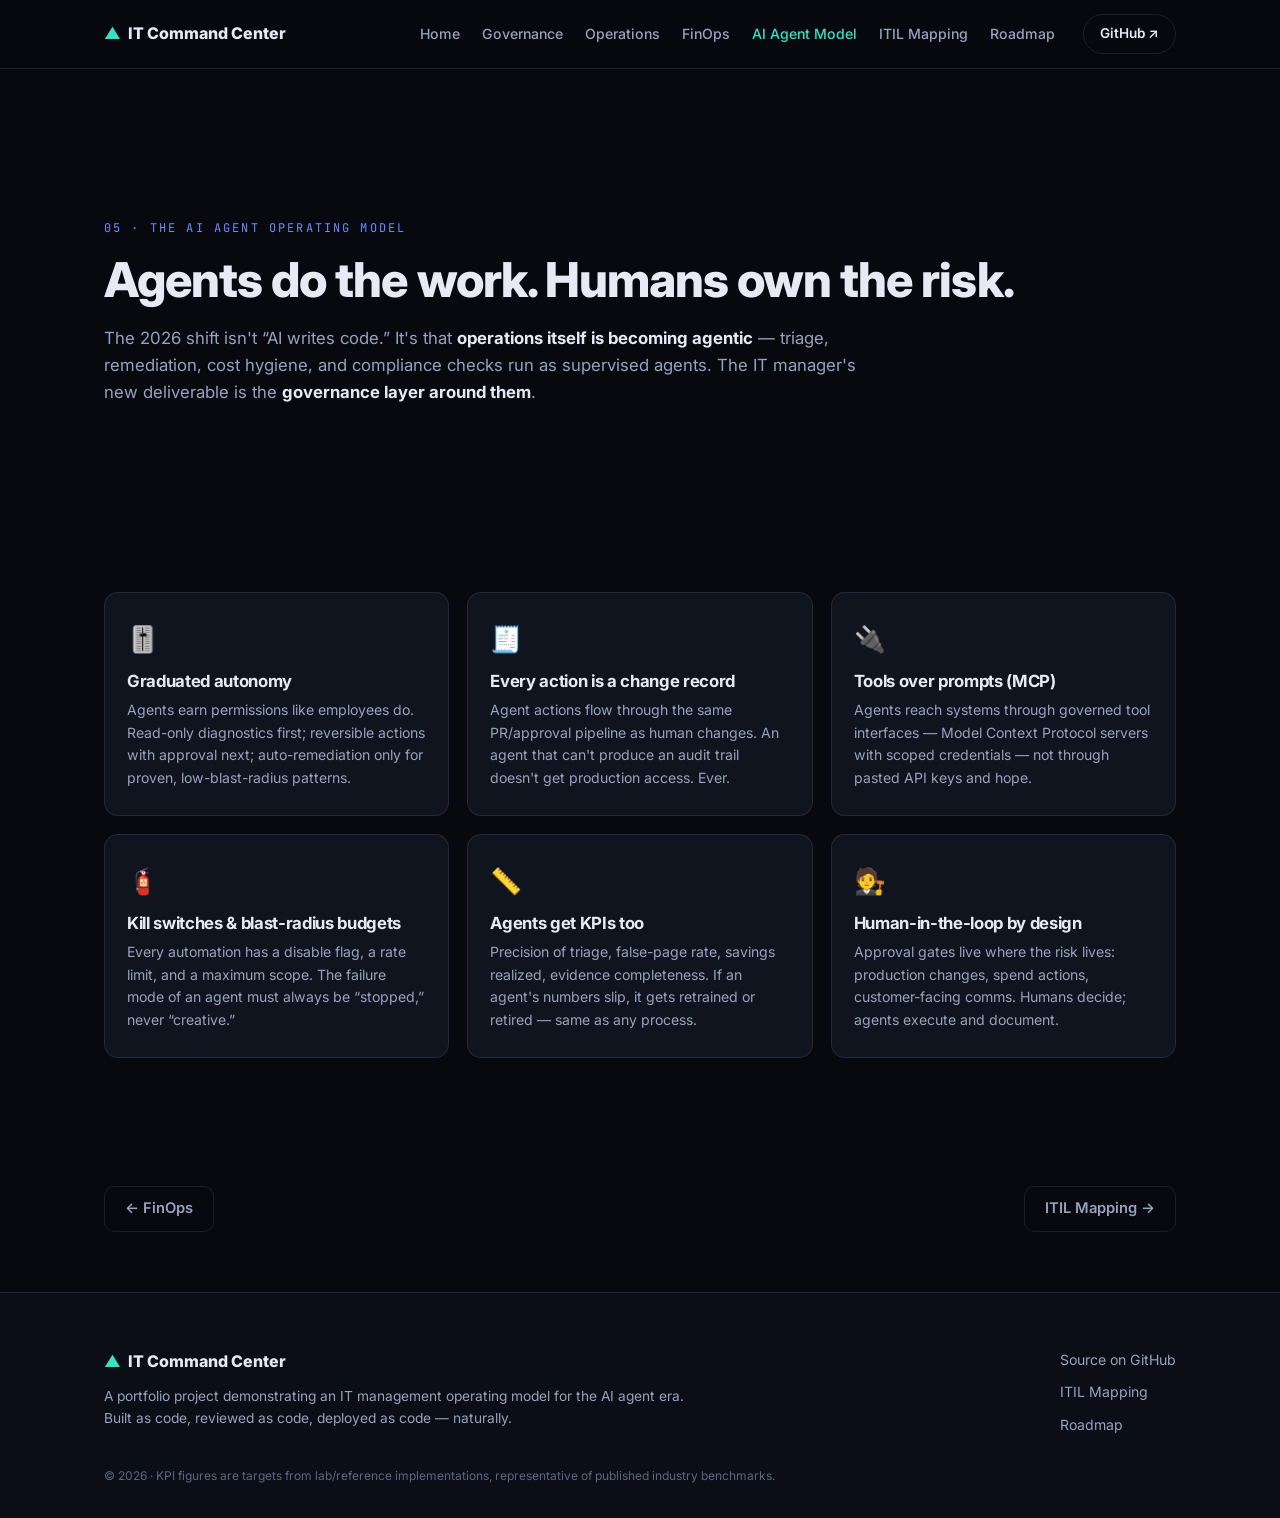
==== agent-model.html @ 5b68061f "Split single-page site into per-domain pages to reduce scroll fatigue Each nav item (Governance, Ope" ====
<!DOCTYPE html>
<html lang="en">
<head>
  <meta charset="UTF-8" />
  <meta name="viewport" content="width=device-width, initial-scale=1.0" />
  <title>The AI Agent Operating Model — IT Command Center</title>
  <meta name="description" content="Agents do the work, humans own the risk: graduated autonomy, MCP-governed tools, kill switches, and KPIs for the agents themselves." />
  <link rel="preconnect" href="https://fonts.googleapis.com" />
  <link rel="preconnect" href="https://fonts.gstatic.com" crossorigin />
  <link href="https://fonts.googleapis.com/css2?family=Inter:wght@400;500;600;700;800&family=JetBrains+Mono:wght@400;500;600&display=swap" rel="stylesheet" />
  <link rel="stylesheet" href="styles.css" />
  <link rel="icon" href="data:image/svg+xml,<svg xmlns='http://www.w3.org/2000/svg' viewBox='0 0 100 100'><text y='.9em' font-size='90'>🛰️</text></svg>" />
</head>
<body>

<header class="nav">
  <div class="nav-inner">
    <a class="brand" href="index.html"><span class="brand-mark">▲</span> IT&nbsp;Command&nbsp;Center</a>
    <nav class="nav-links">
      <a href="index.html">Home</a>
      <a href="governance.html">Governance</a>
      <a href="operations.html">Operations</a>
      <a href="finops.html">FinOps</a>
      <a href="agent-model.html" aria-current="page">AI Agent Model</a>
      <a href="itil.html">ITIL Mapping</a>
      <a href="roadmap.html">Roadmap</a>
    </nav>
    <a class="nav-cta" href="https://github.com/jeonck/it-manager-command-center" target="_blank" rel="noopener">GitHub ↗</a>
  </div>
</header>

<section class="page-hero">
  <div class="container">
    <p class="eyebrow">05 · THE AI AGENT OPERATING MODEL</p>
    <h1>Agents do the work. Humans own the risk.</h1>
    <p class="lede">
      The 2026 shift isn't “AI writes code.” It's that <strong>operations itself is becoming agentic</strong> —
      triage, remediation, cost hygiene, and compliance checks run as supervised agents.
      The IT manager's new deliverable is the <strong>governance layer around them</strong>.
    </p>
  </div>
</section>

<section class="section">
  <div class="container">
    <div class="agent-grid">
      <div class="agent-card">
        <div class="agent-icon">🎚️</div>
        <h4>Graduated autonomy</h4>
        <p>Agents earn permissions like employees do. Read-only diagnostics first; reversible actions with approval next; auto-remediation only for proven, low-blast-radius patterns.</p>
      </div>
      <div class="agent-card">
        <div class="agent-icon">🧾</div>
        <h4>Every action is a change record</h4>
        <p>Agent actions flow through the same PR/approval pipeline as human changes. An agent that can't produce an audit trail doesn't get production access. Ever.</p>
      </div>
      <div class="agent-card">
        <div class="agent-icon">🔌</div>
        <h4>Tools over prompts (MCP)</h4>
        <p>Agents reach systems through governed tool interfaces — Model Context Protocol servers with scoped credentials — not through pasted API keys and hope.</p>
      </div>
      <div class="agent-card">
        <div class="agent-icon">🧯</div>
        <h4>Kill switches &amp; blast-radius budgets</h4>
        <p>Every automation has a disable flag, a rate limit, and a maximum scope. The failure mode of an agent must always be “stopped,” never “creative.”</p>
      </div>
      <div class="agent-card">
        <div class="agent-icon">📏</div>
        <h4>Agents get KPIs too</h4>
        <p>Precision of triage, false-page rate, savings realized, evidence completeness. If an agent's numbers slip, it gets retrained or retired — same as any process.</p>
      </div>
      <div class="agent-card">
        <div class="agent-icon">🧑‍⚖️</div>
        <h4>Human-in-the-loop by design</h4>
        <p>Approval gates live where the risk lives: production changes, spend actions, customer-facing comms. Humans decide; agents execute and document.</p>
      </div>
    </div>
  </div>
</section>

<nav class="page-pager container">
  <a class="pager-link prev" href="finops.html">← FinOps</a>
  <a class="pager-link next" href="itil.html">ITIL Mapping →</a>
</nav>

<footer class="footer">
  <div class="container footer-inner">
    <div>
      <p class="brand"><span class="brand-mark">▲</span> IT Command Center</p>
      <p class="footer-note">A portfolio project demonstrating an IT management operating model for the AI agent era.<br />Built as code, reviewed as code, deployed as code — naturally.</p>
    </div>
    <div class="footer-links">
      <a href="https://github.com/jeonck/it-manager-command-center" target="_blank" rel="noopener">Source on GitHub</a>
      <a href="itil.html">ITIL Mapping</a>
      <a href="roadmap.html">Roadmap</a>
    </div>
  </div>
  <p class="footer-fine container">© 2026 · KPI figures are targets from lab/reference implementations, representative of published industry benchmarks.</p>
</footer>

<script src="app.js"></script>
</body>
</html>
---- styles.css ----
/* ═══════════════════ TOKENS ═══════════════════ */
:root {
  --bg: #07090f;
  --bg-alt: #0b0e17;
  --panel: #10141f;
  --panel-2: #141927;
  --line: rgba(148, 163, 216, 0.14);
  --text: #e7eaf4;
  --muted: #98a2bd;
  --accent: #6d8bff;
  --accent-2: #38e1c6;
  --gov: #8b7bff;
  --ops: #ff8b66;
  --fin: #38e1c6;
  --radius: 14px;
  --font: "Inter", -apple-system, BlinkMacSystemFont, "Segoe UI", sans-serif;
  --mono: "JetBrains Mono", ui-monospace, SFMono-Regular, monospace;
}

* { box-sizing: border-box; margin: 0; padding: 0; }
html { scroll-behavior: smooth; }
body {
  background: var(--bg);
  color: var(--text);
  font-family: var(--font);
  line-height: 1.6;
  -webkit-font-smoothing: antialiased;
}
.container { max-width: 1120px; margin: 0 auto; padding: 0 24px; }
a { color: inherit; text-decoration: none; }
h1, h2, h3, h4 { line-height: 1.15; letter-spacing: -0.02em; }
h2 { font-size: clamp(1.7rem, 3.4vw, 2.6rem); font-weight: 800; margin-bottom: 14px; }
h4 { font-size: 1.05rem; font-weight: 700; }

.eyebrow {
  font-family: var(--mono);
  font-size: 0.75rem;
  letter-spacing: 0.18em;
  color: var(--accent);
  margin-bottom: 14px;
}
.eyebrow.gov { color: var(--gov); }
.eyebrow.ops { color: var(--ops); }
.eyebrow.fin { color: var(--fin); }
.eyebrow.agent { color: var(--accent-2); }
.eyebrow.itil { color: var(--accent); }
.eyebrow.road { color: var(--ops); }

.section { padding: 96px 0; }
.section.alt { background: var(--bg-alt); border-top: 1px solid var(--line); border-bottom: 1px solid var(--line); }
.section-lede { color: var(--muted); max-width: 760px; font-size: 1.05rem; margin-bottom: 40px; }
.section-lede strong { color: var(--text); }

/* ═══════════════════ NAV ═══════════════════ */
.nav {
  position: sticky; top: 0; z-index: 50;
  backdrop-filter: blur(14px);
  background: rgba(7, 9, 15, 0.82);
  border-bottom: 1px solid var(--line);
}
.nav-inner {
  max-width: 1120px; margin: 0 auto; padding: 14px 24px;
  display: flex; align-items: center; gap: 28px;
}
.brand { font-weight: 800; font-size: 1rem; white-space: nowrap; }
.brand-mark { color: var(--accent-2); margin-right: 4px; }
.nav-links { display: flex; gap: 22px; margin-left: auto; }
.nav-links a { color: var(--muted); font-size: 0.88rem; font-weight: 500; transition: color 0.2s; }
.nav-links a:hover { color: var(--text); }
.nav-links a[aria-current="page"] { color: var(--accent-2); }
.nav-cta {
  font-size: 0.85rem; font-weight: 600; padding: 8px 16px;
  border: 1px solid var(--line); border-radius: 999px; transition: border-color 0.2s;
}
.nav-cta:hover { border-color: var(--accent); }

/* ═══════════════════ HERO ═══════════════════ */
.hero { position: relative; padding: 110px 0 90px; overflow: hidden; }
.hero-grid-bg {
  position: absolute; inset: 0;
  background-image:
    linear-gradient(rgba(109, 139, 255, 0.06) 1px, transparent 1px),
    linear-gradient(90deg, rgba(109, 139, 255, 0.06) 1px, transparent 1px);
  background-size: 44px 44px;
  mask-image: radial-gradient(ellipse 90% 70% at 50% 0%, black 30%, transparent 75%);
}
.hero-inner { position: relative; }
.hero h1 { font-size: clamp(2.2rem, 5.4vw, 4rem); font-weight: 800; margin-bottom: 22px; }
.grad {
  background: linear-gradient(92deg, var(--accent), var(--accent-2));
  -webkit-background-clip: text; background-clip: text; color: transparent;
}
.lede { max-width: 720px; color: var(--muted); font-size: 1.12rem; margin-bottom: 30px; }
.lede strong { color: var(--text); }
.hero-actions { display: flex; gap: 14px; flex-wrap: wrap; margin-bottom: 56px; }
.btn {
  display: inline-block; padding: 12px 24px; border-radius: 10px;
  font-weight: 600; font-size: 0.95rem; transition: transform 0.15s, box-shadow 0.2s;
}
.btn:hover { transform: translateY(-2px); }
.btn-primary {
  background: linear-gradient(92deg, var(--accent), #5a6ee0);
  color: #fff; box-shadow: 0 8px 30px rgba(109, 139, 255, 0.35);
}
.btn-ghost { border: 1px solid var(--line); color: var(--text); }
.btn-ghost:hover { border-color: var(--accent-2); }

/* terminal */
.hero-terminal {
  max-width: 860px; border: 1px solid var(--line); border-radius: var(--radius);
  background: #0a0d15; box-shadow: 0 24px 70px rgba(0, 0, 0, 0.5); overflow: hidden;
}
.term-bar {
  display: flex; align-items: center; gap: 7px;
  padding: 11px 16px; border-bottom: 1px solid var(--line); background: var(--panel);
}
.dot { width: 11px; height: 11px; border-radius: 50%; }
.dot.red { background: #ff5f57; } .dot.yellow { background: #febc2e; } .dot.green { background: #28c840; }
.term-title { font-family: var(--mono); font-size: 0.74rem; color: var(--muted); margin-left: 10px; }
.term-replay {
  margin-left: auto; font-family: var(--mono); font-size: 0.72rem;
  background: none; border: 1px solid var(--line); border-radius: 6px;
  color: var(--muted); padding: 3px 10px; cursor: pointer;
}
.term-replay:hover { color: var(--text); border-color: var(--accent); }
.term-body {
  font-family: var(--mono); font-size: 0.8rem; line-height: 1.75;
  padding: 18px 20px; min-height: 285px; white-space: pre-wrap; color: #c3cbe4;
}
.t-dim { color: #5c6684; }
.t-ok { color: #34d399; }
.t-warn { color: #fbbf24; }
.t-crit { color: #f87171; }
.t-agent { color: #7da2ff; }
.t-human { color: #38e1c6; }

/* ═══════════════════ KPI GRID ═══════════════════ */
.kpi-grid { display: grid; grid-template-columns: repeat(4, 1fr); gap: 18px; margin-bottom: 48px; }
.kpi-card {
  background: var(--panel); border: 1px solid var(--line); border-radius: var(--radius);
  padding: 26px 22px; position: relative; transition: transform 0.2s, border-color 0.2s;
}
.kpi-card:hover { transform: translateY(-4px); border-color: rgba(109, 139, 255, 0.4); }
.kpi-value { font-size: 2.5rem; font-weight: 800; letter-spacing: -0.03em; }
.kpi-unit { font-size: 1.3rem; color: var(--muted); margin-left: 2px; }
.kpi-label { font-weight: 700; margin: 4px 0 10px; }
.kpi-card p { font-size: 0.86rem; color: var(--muted); margin-bottom: 16px; }
.kpi-tag {
  font-family: var(--mono); font-size: 0.68rem; letter-spacing: 0.08em;
  padding: 4px 10px; border-radius: 999px;
}
.gov-tag { background: rgba(139, 123, 255, 0.14); color: var(--gov); }
.ops-tag { background: rgba(255, 139, 102, 0.14); color: var(--ops); }
.finops-tag { background: rgba(56, 225, 198, 0.12); color: var(--fin); }

.summary-strip { display: grid; grid-template-columns: repeat(3, 1fr); gap: 18px; }
.strip-item {
  border-left: 2px solid var(--accent); padding: 4px 0 4px 20px;
}
.strip-item h4 { margin-bottom: 8px; color: var(--accent); font-family: var(--mono); font-size: 0.85rem; letter-spacing: 0.1em; text-transform: uppercase; }
.strip-item p { color: var(--muted); font-size: 0.92rem; }
.strip-item strong, .strip-item em { color: var(--text); }

/* ═══════════════════ PILLARS ═══════════════════ */
.pillar-head { margin-bottom: 44px; }
.flow {
  display: flex; align-items: stretch; gap: 10px; flex-wrap: wrap;
  margin-bottom: 48px; justify-content: center;
}
.flow-node {
  flex: 1 1 150px; min-width: 150px; text-align: center;
  background: var(--panel); border: 1px solid var(--line); border-radius: 12px;
  padding: 18px 12px; font-size: 0.82rem; font-weight: 600; color: var(--text);
}
.flow-icon { display: block; font-size: 1.4rem; margin-bottom: 8px; }
.flow-arrow { align-self: center; color: var(--accent); font-size: 1.2rem; }

.pillar-cols { display: grid; grid-template-columns: 1.15fr 1fr; gap: 44px; }
.check-list { list-style: none; }
.check-list li {
  position: relative; padding: 0 0 14px 30px; color: var(--muted); font-size: 0.95rem;
}
.check-list li::before {
  content: "▸"; position: absolute; left: 6px; color: var(--accent-2); font-weight: 700;
}
blockquote {
  background: var(--panel); border: 1px solid var(--line); border-left: 3px solid var(--accent);
  border-radius: 0 var(--radius) var(--radius) 0;
  padding: 20px 22px; font-size: 0.97rem; color: var(--text);
  font-style: italic; margin-bottom: 20px;
}
.itil-badges { display: flex; flex-wrap: wrap; gap: 8px; }
.itil-badge {
  font-family: var(--mono); font-size: 0.7rem; padding: 5px 12px;
  border: 1px solid var(--line); border-radius: 999px; color: var(--muted);
}

/* ═══════════════════ AGENT GRID ═══════════════════ */
.agent-grid { display: grid; grid-template-columns: repeat(3, 1fr); gap: 18px; }
.agent-card {
  background: var(--panel); border: 1px solid var(--line); border-radius: var(--radius);
  padding: 26px 22px; transition: transform 0.2s, border-color 0.2s;
}
.agent-card:hover { transform: translateY(-4px); border-color: rgba(56, 225, 198, 0.4); }
.agent-icon { font-size: 1.6rem; margin-bottom: 12px; }
.agent-card h4 { margin-bottom: 8px; }
.agent-card p { color: var(--muted); font-size: 0.88rem; }

/* ═══════════════════ ITIL TABLE ═══════════════════ */
.table-wrap { overflow-x: auto; border: 1px solid var(--line); border-radius: var(--radius); }
.itil-table { width: 100%; border-collapse: collapse; font-size: 0.88rem; min-width: 760px; }
.itil-table th {
  text-align: left; font-family: var(--mono); font-size: 0.72rem; letter-spacing: 0.1em;
  text-transform: uppercase; color: var(--accent); padding: 14px 18px;
  background: var(--panel-2); border-bottom: 1px solid var(--line);
}
.itil-table td {
  padding: 14px 18px; border-bottom: 1px solid var(--line);
  color: var(--muted); vertical-align: top; background: var(--panel);
}
.itil-table td:first-child { color: var(--text); font-weight: 600; }
.itil-table tr:last-child td { border-bottom: none; }
.itil-table tr:hover td { background: var(--panel-2); }

/* ═══════════════════ PAGE HERO (sub-pages) ═══════════════════ */
.page-hero { padding: 150px 0 60px; position: relative; }
.page-hero .lede { max-width: 760px; color: var(--muted); font-size: 1.05rem; }
.page-hero .lede strong { color: var(--text); }
.page-hero h1 { font-size: clamp(2rem, 4.4vw, 3rem); font-weight: 800; margin-bottom: 18px; }

/* ═══════════════════ TEASER GRID (home page links) ═══════════════════ */
.teaser-grid { display: grid; grid-template-columns: repeat(3, 1fr); gap: 18px; }
.teaser-card {
  display: block; background: var(--panel); border: 1px solid var(--line); border-radius: var(--radius);
  padding: 26px 24px; transition: transform 0.2s, border-color 0.2s;
}
.teaser-card:hover { transform: translateY(-4px); border-color: rgba(109, 139, 255, 0.4); }
.teaser-eyebrow {
  display: inline-block; font-family: var(--mono); font-size: 0.7rem; letter-spacing: 0.12em;
  margin-bottom: 12px; color: var(--accent);
}
.teaser-eyebrow.gov { color: var(--gov); }
.teaser-eyebrow.ops { color: var(--ops); }
.teaser-eyebrow.fin { color: var(--fin); }
.teaser-eyebrow.agent { color: var(--accent-2); }
.teaser-eyebrow.itil { color: var(--accent); }
.teaser-eyebrow.road { color: var(--ops); }
.teaser-card h3 { font-size: 1.15rem; font-weight: 700; margin-bottom: 8px; }
.teaser-card p { color: var(--muted); font-size: 0.9rem; margin-bottom: 16px; }
.teaser-go { font-family: var(--mono); font-size: 0.78rem; color: var(--accent); font-weight: 600; }

/* ═══════════════════ KPI STRIP (sub-page bottom summary) ═══════════════════ */
.kpi-strip {
  display: flex; gap: 14px; flex-wrap: wrap; margin-top: 44px;
  border-top: 1px solid var(--line); padding-top: 32px;
}
.kpi-strip-item {
  flex: 1 1 180px; background: var(--panel); border: 1px solid var(--line); border-radius: 12px;
  padding: 18px 20px; text-align: center;
}
.kpi-strip-item strong { display: block; font-size: 1.6rem; font-weight: 800; color: var(--text); margin-bottom: 4px; }
.kpi-strip-item span { font-size: 0.82rem; color: var(--muted); }

/* ═══════════════════ PAGE PAGER (prev/next) ═══════════════════ */
.page-pager {
  display: flex; justify-content: space-between; align-items: center;
  padding: 32px 24px 60px; gap: 16px;
}
.pager-link {
  font-weight: 600; font-size: 0.92rem; padding: 10px 20px;
  border: 1px solid var(--line); border-radius: 10px; transition: border-color 0.2s, color 0.2s;
  color: var(--muted);
}
.pager-link:hover { border-color: var(--accent); color: var(--text); }
.pager-link.next { margin-left: auto; }

/* ═══════════════════ ROADMAP ═══════════════════ */
.roadmap { list-style: none; display: grid; gap: 0; position: relative; }
.roadmap-step {
  display: flex; gap: 22px; padding: 22px 0; border-bottom: 1px dashed var(--line);
}
.roadmap-step:last-child { border-bottom: none; }
.step-q {
  flex: 0 0 58px; height: 58px; display: grid; place-items: center;
  font-family: var(--mono); font-weight: 700; color: var(--accent-2);
  border: 1px solid var(--line); border-radius: 50%; background: var(--panel);
}
.roadmap-step h4 { margin-bottom: 6px; }
.roadmap-step p { color: var(--muted); font-size: 0.92rem; max-width: 680px; }
.roadmap-step em { color: var(--accent-2); font-style: normal; }

/* ═══════════════════ FOOTER ═══════════════════ */
.footer { border-top: 1px solid var(--line); padding: 56px 0 32px; background: var(--bg-alt); }
.footer-inner { display: flex; justify-content: space-between; gap: 36px; flex-wrap: wrap; margin-bottom: 30px; }
.footer-note { color: var(--muted); font-size: 0.86rem; margin-top: 10px; }
.footer-links { display: flex; flex-direction: column; gap: 10px; }
.footer-links a { color: var(--muted); font-size: 0.88rem; }
.footer-links a:hover { color: var(--text); }
.footer-fine { color: #5c6684; font-size: 0.75rem; }

/* ═══════════════════ REVEAL ANIMATION ═══════════════════ */
.reveal { opacity: 0; transform: translateY(22px); transition: opacity 0.6s ease, transform 0.6s ease; }
.reveal.visible { opacity: 1; transform: none; }

/* ═══════════════════ RESPONSIVE ═══════════════════ */
@media (max-width: 960px) {
  .kpi-grid { grid-template-columns: repeat(2, 1fr); }
  .agent-grid { grid-template-columns: repeat(2, 1fr); }
  .teaser-grid { grid-template-columns: repeat(2, 1fr); }
  .pillar-cols { grid-template-columns: 1fr; gap: 28px; }
  .summary-strip { grid-template-columns: 1fr; }
  .nav-links { display: none; }
}
@media (max-width: 600px) {
  .section { padding: 64px 0; }
  .page-hero { padding: 128px 0 40px; }
  .kpi-grid, .agent-grid, .teaser-grid { grid-template-columns: 1fr; }
  .flow { flex-direction: column; }
  .flow-arrow { transform: rotate(90deg); }
  .flow-node { min-width: 0; }
  .page-pager { flex-direction: column; align-items: stretch; }
  .pager-link.next { margin-left: 0; }
}
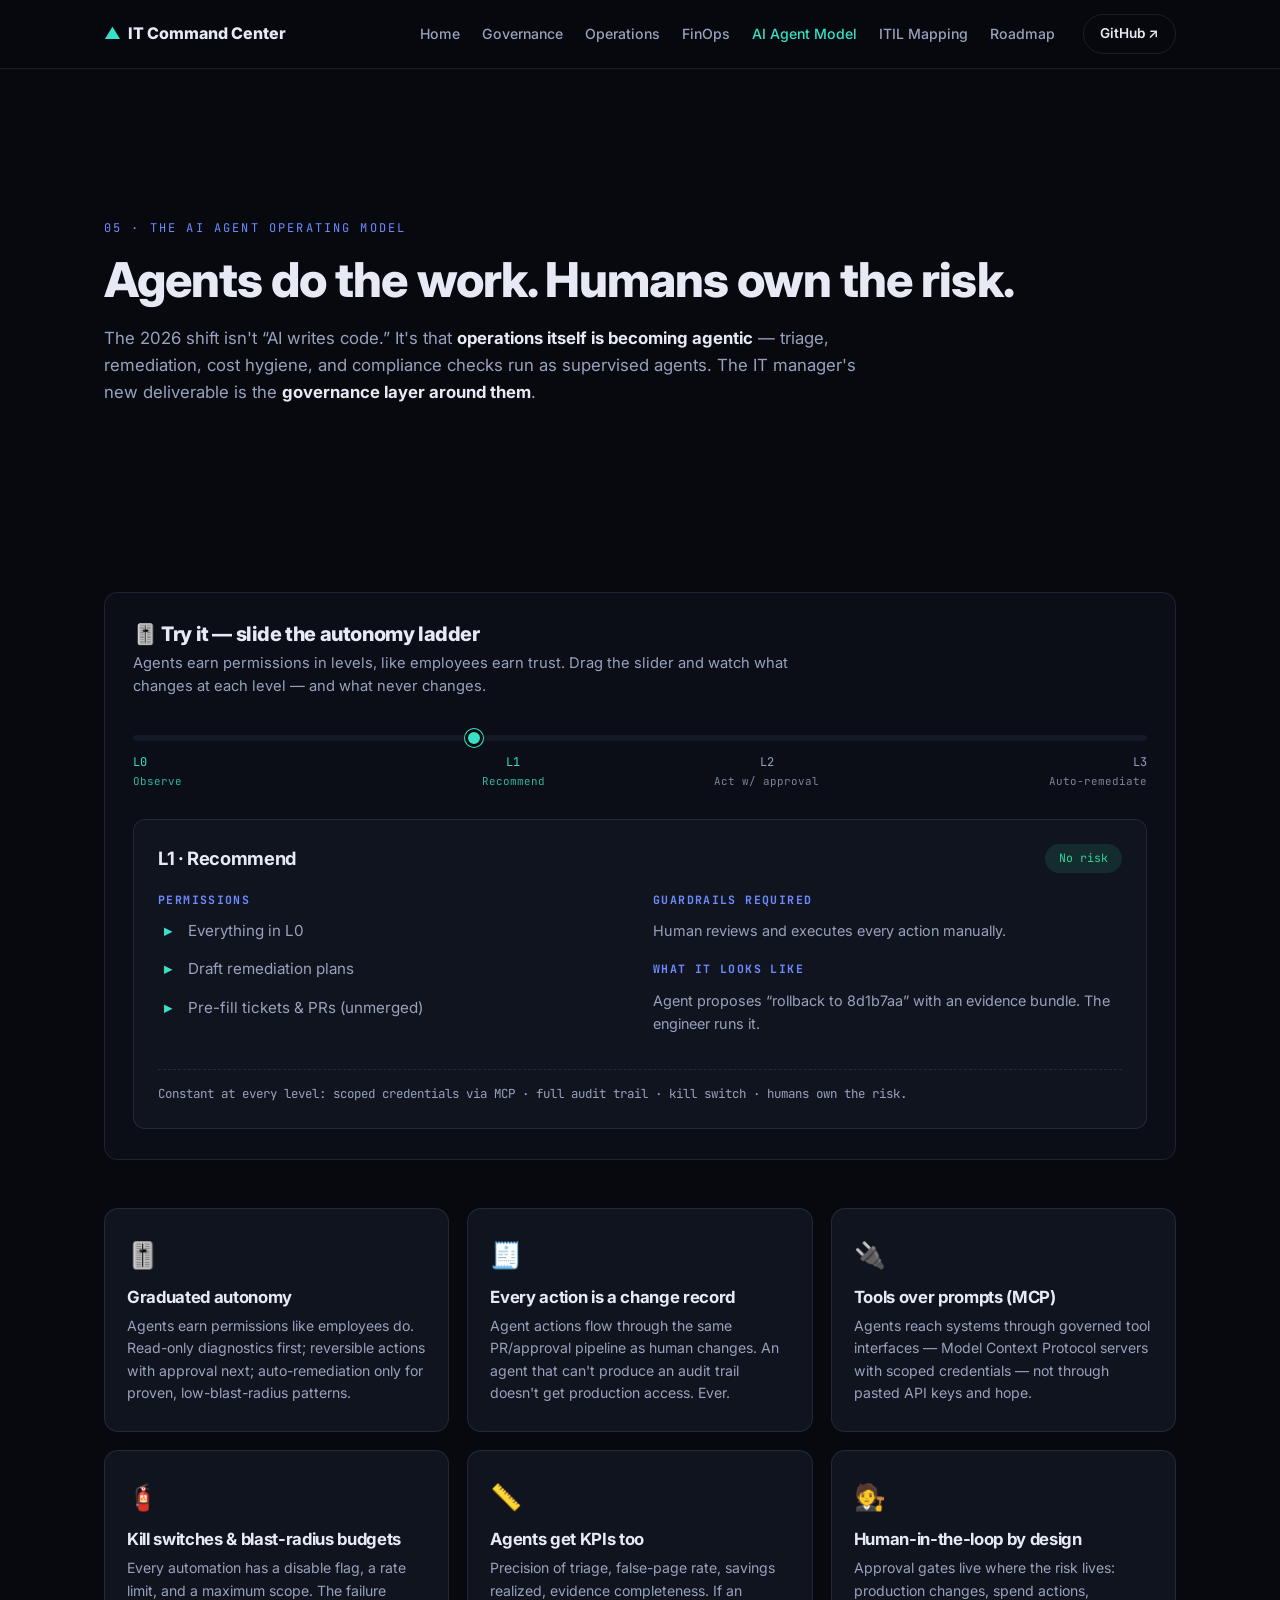
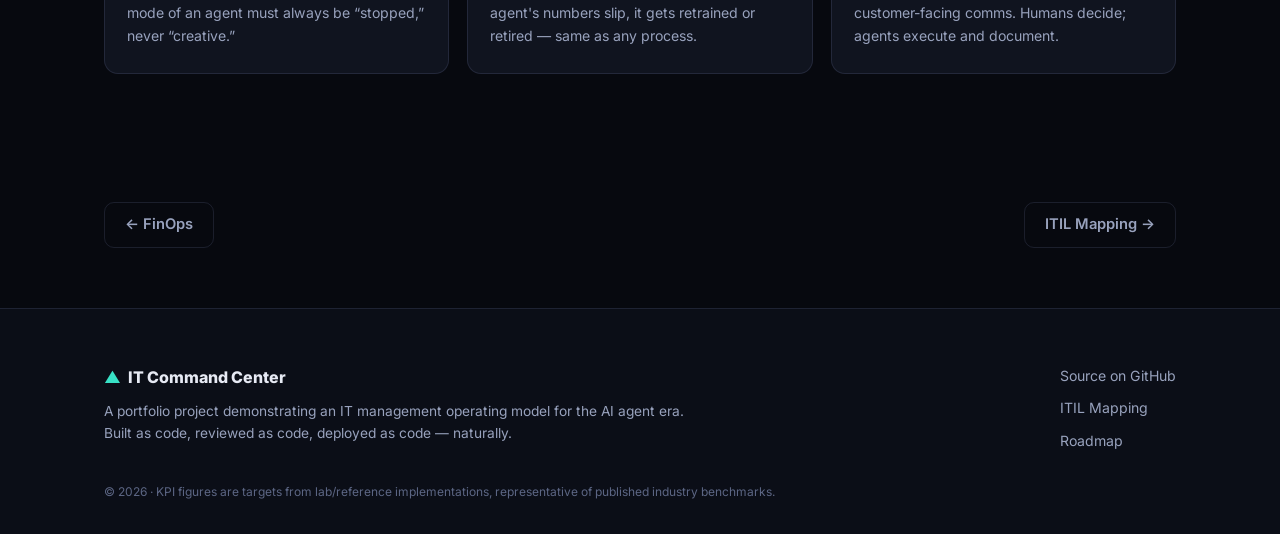
==== commit 04b69c77: "Add interactive widgets to every domain page - Operations: incident sim is now interactive — the vis" ====
--- a/agent-model.html
+++ b/agent-model.html
@@ -43,6 +43,43 @@
 
 <section class="section">
   <div class="container">
+    <div class="widget-panel">
+      <div class="widget-head">
+        <h3>🎚️ Try it — slide the autonomy ladder</h3>
+        <p>Agents earn permissions in levels, like employees earn trust. Drag the slider and watch what changes at each level — and what never changes.</p>
+      </div>
+      <div class="ladder">
+        <div class="ladder-track">
+          <input type="range" id="autonomy-range" min="0" max="3" step="1" value="1" aria-label="Agent autonomy level" />
+          <div class="ladder-ticks">
+            <span class="ladder-tick">L0<br /><em>Observe</em></span>
+            <span class="ladder-tick">L1<br /><em>Recommend</em></span>
+            <span class="ladder-tick">L2<br /><em>Act w/ approval</em></span>
+            <span class="ladder-tick">L3<br /><em>Auto-remediate</em></span>
+          </div>
+        </div>
+        <div class="ladder-panel">
+          <div class="ladder-panel-head">
+            <h4 id="ladder-name">L1 · Recommend</h4>
+            <span class="ladder-risk risk-none" id="ladder-risk">No risk</span>
+          </div>
+          <div class="ladder-cols">
+            <div>
+              <h5>Permissions</h5>
+              <ul class="check-list" id="ladder-perms"></ul>
+            </div>
+            <div>
+              <h5>Guardrails required</h5>
+              <p class="ladder-gates" id="ladder-gates"></p>
+              <h5>What it looks like</h5>
+              <p class="ladder-example" id="ladder-example"></p>
+            </div>
+          </div>
+          <p class="ladder-fine">Constant at every level: scoped credentials via MCP · full audit trail · kill switch · humans own the risk.</p>
+        </div>
+      </div>
+    </div>
+
     <div class="agent-grid">
       <div class="agent-card">
         <div class="agent-icon">🎚️</div>
--- a/styles.css
+++ b/styles.css
@@ -274,6 +274,121 @@
 .pager-link:hover { border-color: var(--accent); color: var(--text); }
 .pager-link.next { margin-left: auto; }
 
+/* ═══════════════════ INTERACTIVE WIDGET PANELS ═══════════════════ */
+.widget-panel {
+  background: var(--bg-alt); border: 1px solid var(--line); border-radius: var(--radius);
+  padding: 30px 28px; margin-bottom: 48px;
+}
+.widget-head h3 { font-size: 1.25rem; font-weight: 800; margin-bottom: 6px; }
+.widget-head p { color: var(--muted); font-size: 0.92rem; margin-bottom: 24px; max-width: 700px; }
+
+/* terminal action buttons (interactive incident sim) */
+.term-actions { display: flex; gap: 10px; flex-wrap: wrap; padding: 10px 0 4px; }
+.term-action-btn {
+  font-family: var(--mono); font-size: 0.78rem; font-weight: 600; cursor: pointer;
+  padding: 9px 16px; border-radius: 8px; border: 1px solid var(--line);
+  background: var(--panel-2); color: var(--text); transition: border-color 0.2s, transform 0.15s;
+}
+.term-action-btn:hover { transform: translateY(-1px); border-color: var(--accent); }
+.term-action-btn.ok { border-color: rgba(52, 211, 153, 0.5); color: #34d399; }
+.term-action-btn.ok:hover { border-color: #34d399; }
+
+/* governance audit console */
+.audit-console { display: grid; grid-template-columns: 300px 1fr; gap: 18px; align-items: start; }
+.audit-questions { display: flex; flex-direction: column; gap: 10px; }
+.audit-q {
+  text-align: left; font-family: var(--font); font-size: 0.88rem; font-weight: 500; cursor: pointer;
+  padding: 13px 16px; border-radius: 10px; border: 1px solid var(--line);
+  background: var(--panel); color: var(--muted); transition: border-color 0.2s, color 0.2s;
+}
+.audit-q:hover { color: var(--text); border-color: var(--accent); }
+.audit-q.active { color: var(--text); border-color: var(--gov); background: rgba(139, 123, 255, 0.08); }
+.audit-terminal { box-shadow: none; }
+.audit-body { min-height: 220px; }
+
+/* finops calculator */
+.fin-calc { display: grid; grid-template-columns: 300px 1fr; gap: 32px; align-items: start; }
+.fin-field { display: block; margin-bottom: 22px; }
+.fin-label { display: flex; justify-content: space-between; font-size: 0.85rem; color: var(--muted); margin-bottom: 8px; }
+.fin-label strong { color: var(--fin); font-family: var(--mono); font-weight: 600; }
+input[type="range"] {
+  width: 100%; appearance: none; -webkit-appearance: none; height: 6px; border-radius: 999px;
+  background: var(--panel-2); outline: none; cursor: pointer;
+}
+input[type="range"]::-webkit-slider-thumb {
+  appearance: none; -webkit-appearance: none; width: 18px; height: 18px; border-radius: 50%;
+  background: var(--accent-2); border: 3px solid var(--bg); box-shadow: 0 0 0 1px var(--accent-2);
+}
+input[type="range"]::-moz-range-thumb {
+  width: 14px; height: 14px; border-radius: 50%;
+  background: var(--accent-2); border: 3px solid var(--bg); box-shadow: 0 0 0 1px var(--accent-2);
+}
+.fin-row { display: grid; grid-template-columns: 170px 1fr 90px; gap: 14px; align-items: center; margin-bottom: 14px; }
+.fin-row-label { font-size: 0.84rem; color: var(--muted); }
+.fin-bar-track { height: 10px; border-radius: 999px; background: var(--panel-2); overflow: hidden; }
+.fin-bar { height: 100%; border-radius: 999px; background: var(--fin); width: 0; transition: width 0.35s ease; }
+.fin-bar.sched { background: var(--accent); }
+.fin-bar.anomaly { background: var(--ops); }
+.fin-row-val { font-family: var(--mono); font-size: 0.82rem; color: var(--text); text-align: right; }
+.fin-totals {
+  display: flex; gap: 14px; flex-wrap: wrap; margin-top: 24px;
+  border-top: 1px solid var(--line); padding-top: 20px;
+}
+.fin-total-item {
+  flex: 1 1 140px; background: var(--panel); border: 1px solid var(--line); border-radius: 12px;
+  padding: 16px 18px; text-align: center;
+}
+.fin-total-item strong { display: block; font-size: 1.35rem; font-weight: 800; color: var(--fin); margin-bottom: 4px; font-family: var(--mono); }
+.fin-total-item span { font-size: 0.78rem; color: var(--muted); }
+
+/* autonomy ladder */
+.ladder-track { margin-bottom: 28px; }
+.ladder-track input[type="range"] { margin-bottom: 12px; }
+.ladder-ticks { display: grid; grid-template-columns: repeat(4, 1fr); }
+.ladder-tick {
+  font-family: var(--mono); font-size: 0.75rem; color: var(--muted); text-align: center;
+  transition: color 0.2s;
+}
+.ladder-tick:first-child { text-align: left; }
+.ladder-tick:last-child { text-align: right; }
+.ladder-tick em { font-style: normal; font-size: 0.68rem; opacity: 0.8; }
+.ladder-tick.active { color: var(--accent-2); }
+.ladder-panel { background: var(--panel); border: 1px solid var(--line); border-radius: 12px; padding: 24px; }
+.ladder-panel-head { display: flex; align-items: center; justify-content: space-between; gap: 12px; margin-bottom: 18px; }
+.ladder-panel-head h4 { font-size: 1.15rem; }
+.ladder-risk { font-family: var(--mono); font-size: 0.72rem; padding: 5px 14px; border-radius: 999px; white-space: nowrap; }
+.risk-none { background: rgba(52, 211, 153, 0.12); color: #34d399; }
+.risk-gated { background: rgba(251, 191, 36, 0.12); color: #fbbf24; }
+.risk-bounded { background: rgba(255, 139, 102, 0.14); color: var(--ops); }
+.ladder-cols { display: grid; grid-template-columns: 1fr 1fr; gap: 26px; margin-bottom: 16px; }
+.ladder-cols h5 {
+  font-family: var(--mono); font-size: 0.72rem; letter-spacing: 0.12em; text-transform: uppercase;
+  color: var(--accent); margin-bottom: 10px;
+}
+.ladder-cols h5 + p { margin-bottom: 18px; }
+.ladder-gates, .ladder-example { font-size: 0.9rem; color: var(--muted); }
+.ladder-fine {
+  font-size: 0.78rem; color: var(--muted); border-top: 1px dashed var(--line); padding-top: 14px;
+  font-family: var(--mono);
+}
+
+/* itil toolbar */
+.itil-toolbar { display: flex; align-items: center; gap: 14px; flex-wrap: wrap; margin-bottom: 20px; }
+.itil-search {
+  flex: 1 1 280px; padding: 12px 16px; border-radius: 10px; border: 1px solid var(--line);
+  background: var(--panel); color: var(--text); font-family: var(--font); font-size: 0.9rem; outline: none;
+}
+.itil-search:focus { border-color: var(--accent); }
+.itil-search::placeholder { color: var(--muted); }
+.itil-chips { display: flex; gap: 8px; flex-wrap: wrap; }
+.itil-chip {
+  font-family: var(--mono); font-size: 0.75rem; cursor: pointer; padding: 8px 14px;
+  border-radius: 999px; border: 1px solid var(--line); background: var(--panel); color: var(--muted);
+  transition: border-color 0.2s, color 0.2s;
+}
+.itil-chip:hover { color: var(--text); border-color: var(--accent); }
+.itil-count { font-family: var(--mono); font-size: 0.75rem; color: var(--muted); margin-left: auto; }
+
 /* ═══════════════════ ROADMAP ═══════════════════ */
 .roadmap { list-style: none; display: grid; gap: 0; position: relative; }
 .roadmap-step {
@@ -288,6 +403,15 @@
 .roadmap-step h4 { margin-bottom: 6px; }
 .roadmap-step p { color: var(--muted); font-size: 0.92rem; max-width: 680px; }
 .roadmap-step em { color: var(--accent-2); font-style: normal; }
+.roadmap-hint { font-family: var(--mono); font-size: 0.78rem; color: var(--muted); margin-bottom: 12px; }
+.roadmap-step[data-expandable] { cursor: pointer; }
+.roadmap-step[data-expandable]:hover h4 { color: var(--accent-2); }
+.step-toggle { color: var(--accent); font-size: 0.85rem; transition: transform 0.25s; display: inline-block; }
+.roadmap-step.open .step-toggle { transform: rotate(180deg); }
+.step-details { max-height: 0; overflow: hidden; transition: max-height 0.35s ease; }
+.roadmap-step.open .step-details { max-height: 300px; }
+.step-details .check-list { margin-top: 14px; }
+.step-details .check-list li { font-size: 0.86rem; padding-bottom: 10px; }
 
 /* ═══════════════════ FOOTER ═══════════════════ */
 .footer { border-top: 1px solid var(--line); padding: 56px 0 32px; background: var(--bg-alt); }
@@ -310,6 +434,11 @@
   .pillar-cols { grid-template-columns: 1fr; gap: 28px; }
   .summary-strip { grid-template-columns: 1fr; }
   .nav-links { display: none; }
+  .audit-console { grid-template-columns: 1fr; }
+  .audit-questions { flex-direction: row; flex-wrap: wrap; }
+  .audit-q { flex: 1 1 45%; }
+  .fin-calc { grid-template-columns: 1fr; }
+  .ladder-cols { grid-template-columns: 1fr; }
 }
 @media (max-width: 600px) {
   .section { padding: 64px 0; }
@@ -320,4 +449,7 @@
   .flow-node { min-width: 0; }
   .page-pager { flex-direction: column; align-items: stretch; }
   .pager-link.next { margin-left: 0; }
-}
+  .fin-row { grid-template-columns: 1fr 70px; }
+  .fin-row-label { grid-column: 1 / -1; }
+  .widget-panel { padding: 22px 18px; }
+}
